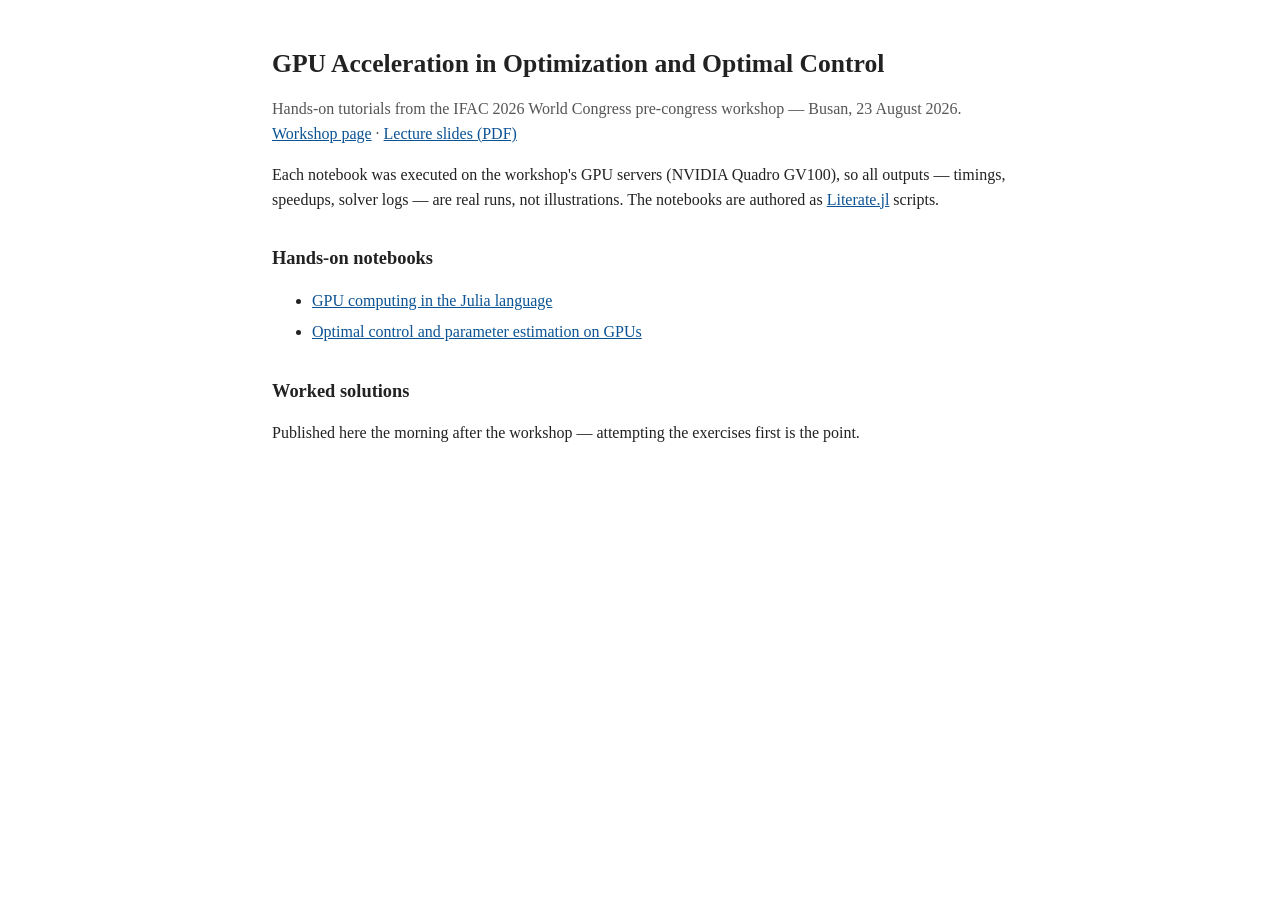
==== notebooks/index.html @ 6bc5a85c "Host the workshop materials on this page The slides PDF and the rendered notebook site now live here" ====
<!DOCTYPE html>
<html lang="en">
<head>
  <meta charset="utf-8">
  <meta name="viewport" content="width=device-width, initial-scale=1">
  <title>GPU Acceleration in Optimization and Optimal Control &mdash; IFAC 2026 workshop</title>
  <style>
    body { max-width: 46rem; margin: 3rem auto; padding: 0 1rem;
           font-family: Georgia, serif; line-height: 1.55; color: #222; }
    h1 { font-size: 1.6rem; line-height: 1.25; }
    h2 { font-size: 1.15rem; margin-top: 2rem; }
    li { margin: 0.4rem 0; }
    .meta { color: #555; }
    a { color: #0b5394; }
  </style>
</head>
<body>
  <h1>GPU Acceleration in Optimization and Optimal Control</h1>
  <p class="meta">Hands-on tutorials from the IFAC 2026 World Congress
    pre-congress workshop &mdash; Busan, 23 August 2026.<br>
    <a href="../">Workshop page</a> &middot;
    <a href="../slides.pdf">Lecture slides (PDF)</a></p>
  <p>Each notebook was executed on the workshop's GPU servers
    (NVIDIA Quadro GV100), so all outputs &mdash; timings, speedups, solver
    logs &mdash; are real runs, not illustrations. The notebooks are authored
    as <a href="https://github.com/fredrikekre/Literate.jl">Literate.jl</a>
    scripts.</p>
  <h2>Hands-on notebooks</h2>
  <ul>
      <li><a href="1-gpu-computing.html">GPU computing in the Julia language</a></li>
      <li><a href="2-optimal-control-and-estimation.html">Optimal control and parameter estimation on GPUs</a></li>
  </ul>
  <h2>Worked solutions</h2>
    <p>Published here the morning after the workshop &mdash; attempting the exercises first is the point.</p>
</body>
</html>
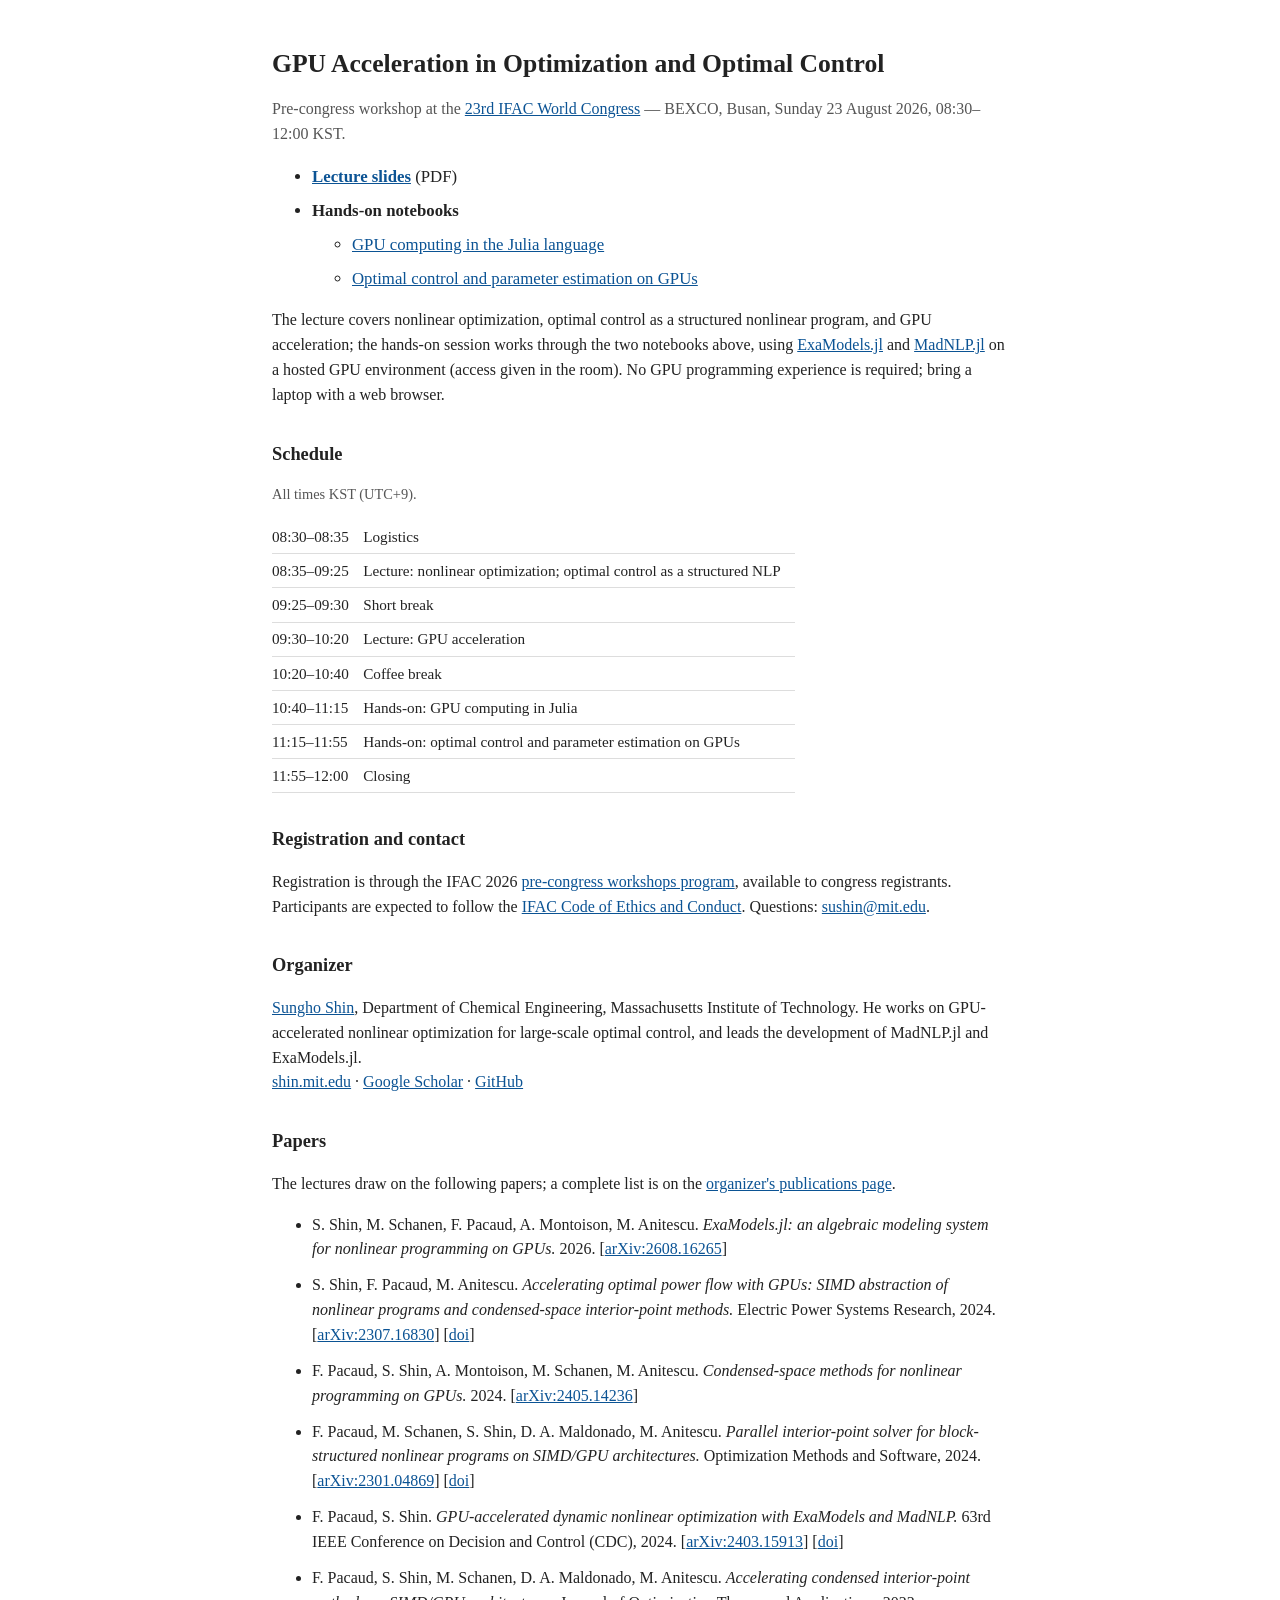
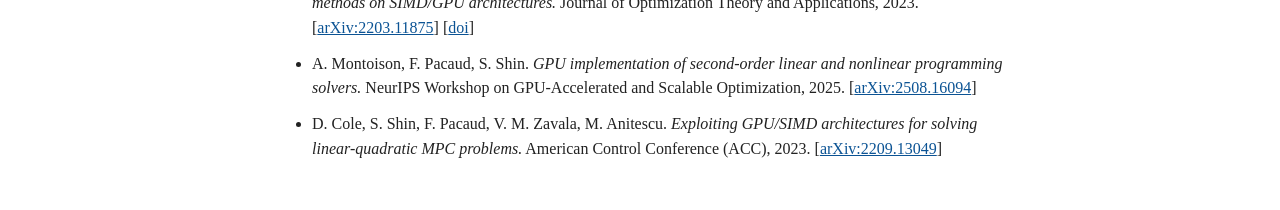
==== commit 06305083: "Notebooks listed directly on the page; notebooks/ index redirects here Co-Authored-By: Claude <norep" ====
--- a/notebooks/index.html
+++ b/notebooks/index.html
@@ -2,35 +2,10 @@
 <html lang="en">
 <head>
   <meta charset="utf-8">
-  <meta name="viewport" content="width=device-width, initial-scale=1">
+  <meta http-equiv="refresh" content="0; url=../">
   <title>GPU Acceleration in Optimization and Optimal Control &mdash; IFAC 2026 workshop</title>
-  <style>
-    body { max-width: 46rem; margin: 3rem auto; padding: 0 1rem;
-           font-family: Georgia, serif; line-height: 1.55; color: #222; }
-    h1 { font-size: 1.6rem; line-height: 1.25; }
-    h2 { font-size: 1.15rem; margin-top: 2rem; }
-    li { margin: 0.4rem 0; }
-    .meta { color: #555; }
-    a { color: #0b5394; }
-  </style>
 </head>
 <body>
-  <h1>GPU Acceleration in Optimization and Optimal Control</h1>
-  <p class="meta">Hands-on tutorials from the IFAC 2026 World Congress
-    pre-congress workshop &mdash; Busan, 23 August 2026.<br>
-    <a href="../">Workshop page</a> &middot;
-    <a href="../slides.pdf">Lecture slides (PDF)</a></p>
-  <p>Each notebook was executed on the workshop's GPU servers
-    (NVIDIA Quadro GV100), so all outputs &mdash; timings, speedups, solver
-    logs &mdash; are real runs, not illustrations. The notebooks are authored
-    as <a href="https://github.com/fredrikekre/Literate.jl">Literate.jl</a>
-    scripts.</p>
-  <h2>Hands-on notebooks</h2>
-  <ul>
-      <li><a href="1-gpu-computing.html">GPU computing in the Julia language</a></li>
-      <li><a href="2-optimal-control-and-estimation.html">Optimal control and parameter estimation on GPUs</a></li>
-  </ul>
-  <h2>Worked solutions</h2>
-    <p>Published here the morning after the workshop &mdash; attempting the exercises first is the point.</p>
+  <p><a href="../">Workshop page</a></p>
 </body>
 </html>
